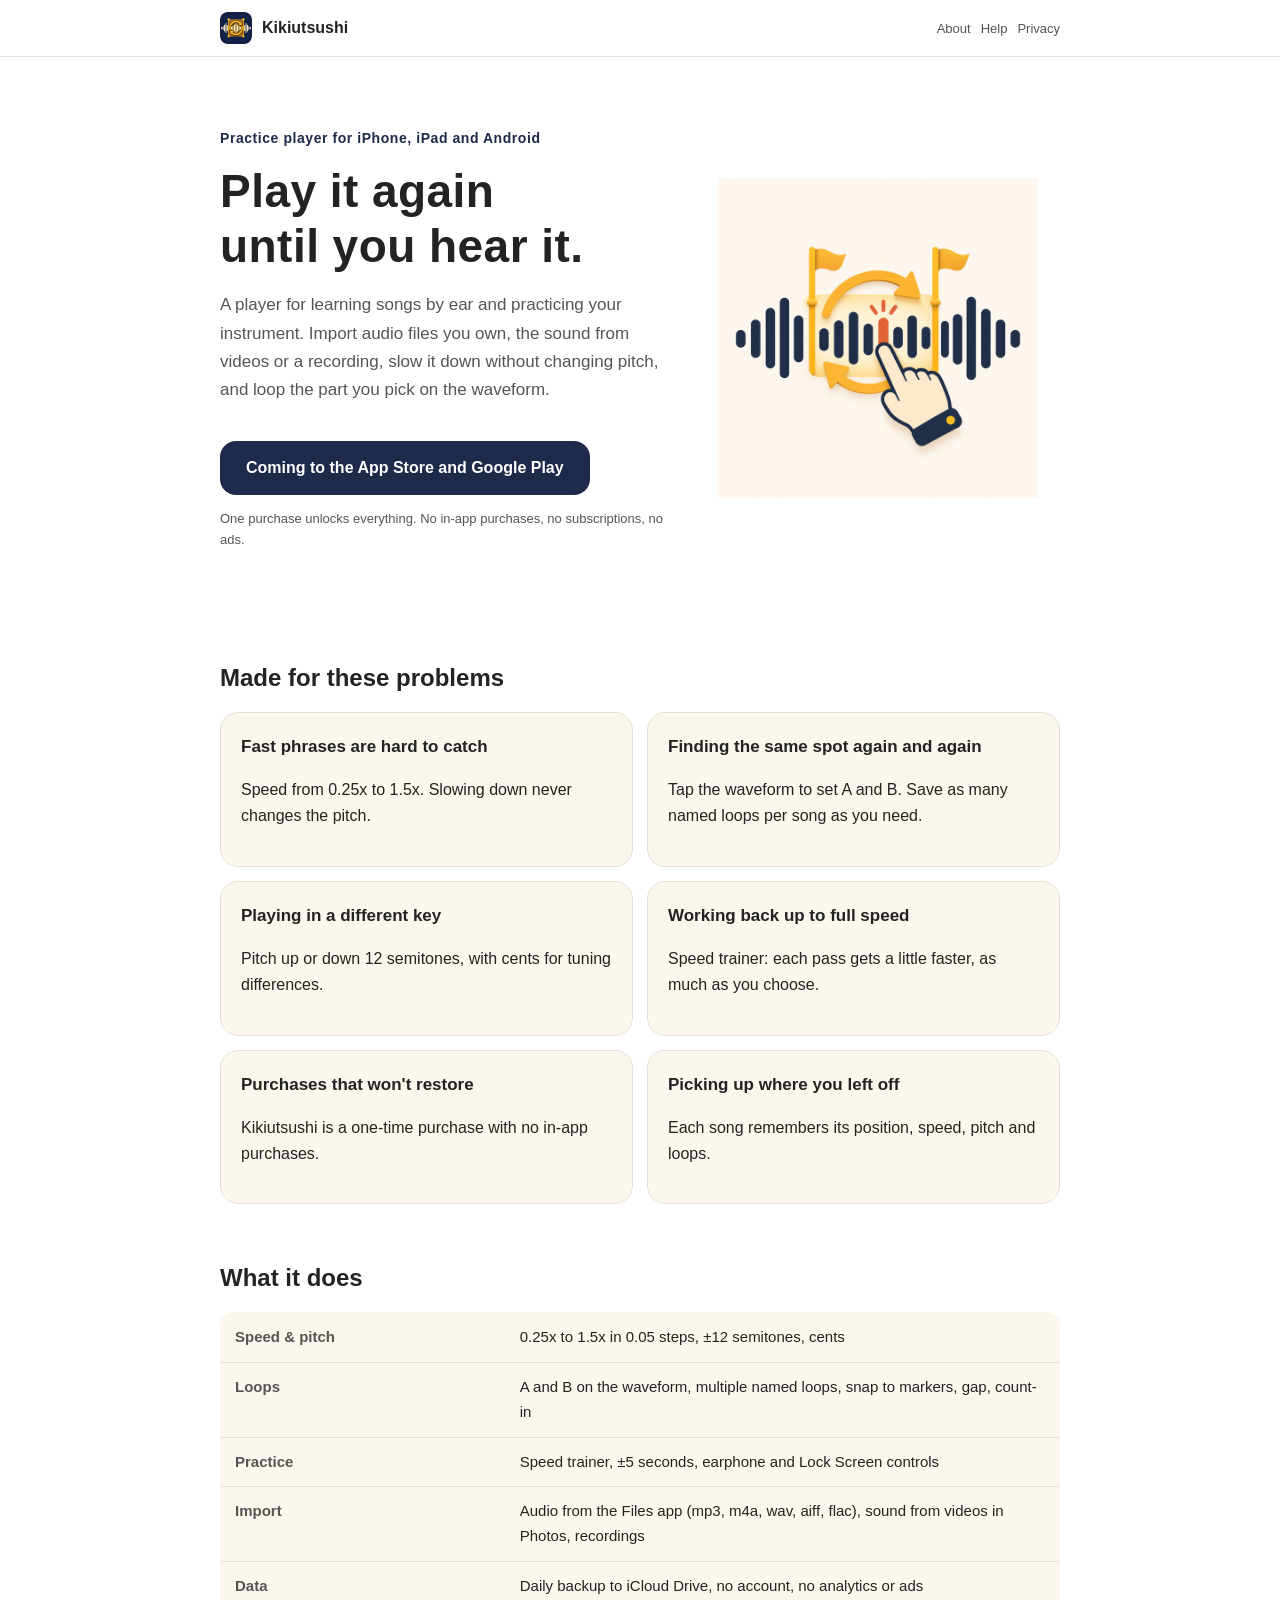
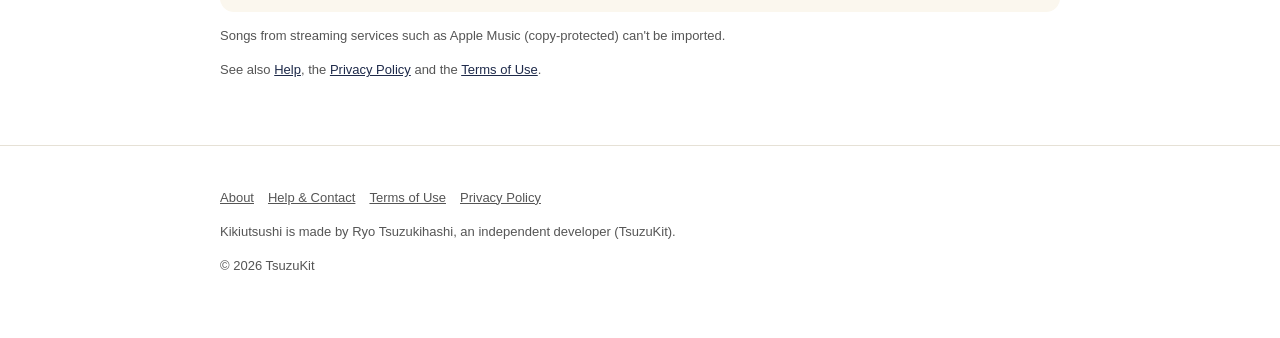
==== index.html @ 486923ed "ききうつしのサイト（紹介・使い方・プライバシー・規約）" ====
<!DOCTYPE html>
<html lang="ja" data-title-ja="ききうつし｜耳コピ・スロー再生・ABループ" data-title-en="Kikiutsushi | Slow down music, A-B loop">
<head>
<meta charset="UTF-8">
<meta name="viewport" content="width=device-width, initial-scale=1">
<script>(function(){var l=navigator.languages&&navigator.languages.length?navigator.languages:[navigator.language||"ja"],p="en";for(var i=0;i<l.length;i++){var c=String(l[i]).toLowerCase();if(c.indexOf("ja")===0){p="ja";break}if(c.indexOf("en")===0){p="en";break}}var d=document.documentElement;d.lang=p;var t=d.getAttribute("data-title-"+p);if(t){document.title=t}})();</script>
<title>ききうつし｜耳コピ・スロー再生・ABループ</title>
<meta name="description" content="耳コピと楽器の練習のためのプレーヤー。音程を変えずに遅く、波形の上で選んだ A〜B を繰り返し、ループのたびに少しずつ速く。買い切りでアプリ内課金なし・広告なし。 / A practice player for learning songs by ear. Slow down without changing pitch, loop A to B on the waveform, and speed up a little each pass. One purchase, no ads.">
<meta property="og:title" content="ききうつし｜耳コピ・スロー再生・ABループ">
<meta property="og:description" content="耳コピと楽器の練習のためのプレーヤー。音程を変えずに遅く、波形の上で選んだ A〜B を繰り返し、ループのたびに少しずつ速く。買い切りでアプリ内課金なし・広告なし。">
<meta property="og:type" content="website">
<meta property="og:url" content="https://kikiutsushi.tsuzukit.com/">
<meta property="og:image" content="https://kikiutsushi.tsuzukit.com/assets/og.jpg">
<link rel="icon" href="assets/icon.png">
<link rel="apple-touch-icon" href="assets/icon.png">
<link rel="stylesheet" href="style.css">
</head>
<body>
<div data-l="ja" lang="ja">
<header class="site"><div class="wrap">
<a class="brand" href="./"><img src="assets/icon.png" alt="" width="32" height="32">ききうつし</a>
<nav class="site"><a href="./">紹介</a><a href="support.html">使い方</a><a href="privacy.html">プライバシー</a></nav>
</div></header>
<main class="wrap">
<section class="hero">
<div>
<p class="eyebrow">iPhone・iPad・Android の練習プレーヤー</p>
<h1>聞こえるまで、<br>何度でも。</h1>
<p class="lead">耳コピと楽器の練習のためのプレーヤーです。持っている音声ファイル・動画の音・録音を取りこみ、音程を変えずに遅くして、波形の上で選んだ所を繰り返し聴けます。</p>
<a class="cta" href="#store" id="store">App Store・Google Play で配信予定</a>
<p class="note">買い切りで全部の機能が使えます。アプリ内課金・サブスクリプション・広告はありません。</p>
</div>
<img src="assets/hero.jpg" alt="波形の一部を選んで繰り返すイラスト" width="360">
</section>

<h2>こんな困りごとのために</h2>
<div class="grid two">
<div class="card"><h3>速いフレーズが聞き取れない</h3><p>速さ 0.25〜1.5 倍。遅くしても音程は変わりません。</p></div>
<div class="card"><h3>同じ所を何度も探すのが面倒</h3><p>波形を押して A と B。名前を付けたループを曲ごとにいくつでも。</p></div>
<div class="card"><h3>キーを変えて合わせたい</h3><p>音程 ±12 半音、セントでチューニングのずれも合わせられます。</p></div>
<div class="card"><h3>少しずつ元の速さに近づけたい</h3><p>だんだん速く: ループのたびに決めた分だけ速くします。</p></div>
<div class="card"><h3>買ったのに復元できない</h3><p>ききうつしは買い切りで、アプリ内課金がありません。</p></div>
<div class="card"><h3>続きから練習したい</h3><p>曲ごとに場所・速さ・音程・ループを覚えます。</p></div>
</div>

<h2>できること</h2>
<table>
<tr><th>速さ・音程</th><td>0.25〜1.5 倍（0.05 刻み）・±12 半音・セント</td></tr>
<tr><th>ループ</th><td>波形で A と B・名前つきで複数・マーカーに吸いつく・繰り返しの間・カウントイン</td></tr>
<tr><th>練習</th><td>だんだん速く・±5 秒・イヤホンとロック画面の操作</td></tr>
<tr><th>取りこみ</th><td>ファイル App の音声（mp3・m4a・wav・aiff・flac）・写真の動画の音・録音</td></tr>
<tr><th>データ</th><td>iCloud Drive の毎日の控え・アカウントなし・解析と広告なし</td></tr>
</table>
<p class="note">Apple Music などの配信の曲（コピー防止つき）は取りこめません。</p>
<p class="note"><a href="support.html">使い方</a>・<a href="privacy.html">プライバシーポリシー</a>・<a href="terms.html">利用規約</a>もご覧ください。</p>
</main>
<footer class="site"><div class="wrap">
<p><a href="./">紹介</a><a href="support.html">使い方とお問い合わせ</a><a href="terms.html">利用規約</a><a href="privacy.html">プライバシーポリシー</a></p>
<p>ききうつしは、個人開発者の續橋涼（TsuzuKit）が作っているアプリです。</p>
<p>© 2026 TsuzuKit</p>
</div></footer>
</div>
<div data-l="en" lang="en">
<header class="site"><div class="wrap">
<a class="brand" href="./"><img src="assets/icon.png" alt="" width="32" height="32">Kikiutsushi</a>
<nav class="site"><a href="./">About</a><a href="support.html">Help</a><a href="privacy.html">Privacy</a></nav>
</div></header>
<main class="wrap">
<section class="hero">
<div>
<p class="eyebrow">Practice player for iPhone, iPad and Android</p>
<h1>Play it again<br>until you hear it.</h1>
<p class="lead">A player for learning songs by ear and practicing your instrument. Import audio files you own, the sound from videos or a recording, slow it down without changing pitch, and loop the part you pick on the waveform.</p>
<a class="cta" href="#store" id="store">Coming to the App Store and Google Play</a>
<p class="note">One purchase unlocks everything. No in-app purchases, no subscriptions, no ads.</p>
</div>
<img src="assets/hero.jpg" alt="Illustration of looping part of a waveform" width="360">
</section>

<h2>Made for these problems</h2>
<div class="grid two">
<div class="card"><h3>Fast phrases are hard to catch</h3><p>Speed from 0.25x to 1.5x. Slowing down never changes the pitch.</p></div>
<div class="card"><h3>Finding the same spot again and again</h3><p>Tap the waveform to set A and B. Save as many named loops per song as you need.</p></div>
<div class="card"><h3>Playing in a different key</h3><p>Pitch up or down 12 semitones, with cents for tuning differences.</p></div>
<div class="card"><h3>Working back up to full speed</h3><p>Speed trainer: each pass gets a little faster, as much as you choose.</p></div>
<div class="card"><h3>Purchases that won't restore</h3><p>Kikiutsushi is a one-time purchase with no in-app purchases.</p></div>
<div class="card"><h3>Picking up where you left off</h3><p>Each song remembers its position, speed, pitch and loops.</p></div>
</div>

<h2>What it does</h2>
<table>
<tr><th>Speed &amp; pitch</th><td>0.25x to 1.5x in 0.05 steps, ±12 semitones, cents</td></tr>
<tr><th>Loops</th><td>A and B on the waveform, multiple named loops, snap to markers, gap, count-in</td></tr>
<tr><th>Practice</th><td>Speed trainer, ±5 seconds, earphone and Lock Screen controls</td></tr>
<tr><th>Import</th><td>Audio from the Files app (mp3, m4a, wav, aiff, flac), sound from videos in Photos, recordings</td></tr>
<tr><th>Data</th><td>Daily backup to iCloud Drive, no account, no analytics or ads</td></tr>
</table>
<p class="note">Songs from streaming services such as Apple Music (copy-protected) can't be imported.</p>
<p class="note">See also <a href="support.html">Help</a>, the <a href="privacy.html">Privacy Policy</a> and the <a href="terms.html">Terms of Use</a>.</p>
</main>
<footer class="site"><div class="wrap">
<p><a href="./">About</a><a href="support.html">Help & Contact</a><a href="terms.html">Terms of Use</a><a href="privacy.html">Privacy Policy</a></p>
<p>Kikiutsushi is made by Ryo Tsuzukihashi, an independent developer (TsuzuKit).</p>
<p>© 2026 TsuzuKit</p>
</div></footer>
</div>
</body>
</html>
---- style.css ----
/* ききうつし — 白い地・墨の文字・藍の差し色（白の上で 4.5:1 以上） */
:root {
  --paper: #ffffff; --card: #fbf7ee; --ink: #232323; --sub: #555555; --line: #e6e1d6;
  --vermilion: #1e2a4a; --vermilion-soft: #e6e9f1; --navy: #1e2a4a; --correct: #1e2a4a;
}
@media (prefers-color-scheme: dark) {
  :root { --paper: #121418; --card: #1b1e24; --ink: #eef0f4; --sub: #b4b9c4; --line: #2a2f38;
    --vermilion: #f2b23a; --vermilion-soft: #2a2618; --navy: #f2b23a; --correct: #f2b23a; }
}
* { box-sizing: border-box; }
html { -webkit-text-size-adjust: 100%; }
body { margin: 0; background: var(--paper); color: var(--ink); line-height: 1.8;
  font-family: -apple-system, BlinkMacSystemFont, "Hiragino Sans", "Hiragino Kaku Gothic ProN", "Noto Sans JP", sans-serif; }
a { color: var(--navy); }
.wrap { max-width: 880px; margin: 0 auto; padding: 0 20px; }
header.site { border-bottom: 1px solid var(--line); background: var(--paper); position: sticky; top: 0; z-index: 5; }
header.site .wrap { display: flex; align-items: center; gap: 16px; min-height: 56px; }
.brand { display: flex; align-items: center; gap: 10px; font-weight: 800; text-decoration: none; color: var(--ink); margin-right: auto; }
.brand img { width: 32px; height: 32px; border-radius: 8px; }
nav.site a { font-size: 14px; text-decoration: none; color: var(--sub); margin-left: 14px; white-space: nowrap; }
nav.site a:hover { color: var(--ink); }
.hero { padding: 56px 0 40px; display: grid; gap: 32px; align-items: center; }
@media (min-width: 760px) { .hero { grid-template-columns: 1.1fr 0.9fr; } }
.eyebrow { color: var(--vermilion); font-weight: 700; font-size: 14px; letter-spacing: 0.04em; }
h1 { font-size: clamp(30px, 6vw, 46px); line-height: 1.35; margin: 8px 0 16px; letter-spacing: 0.01em; }
h2 { font-size: 24px; margin: 56px 0 16px; line-height: 1.5; }
h3 { font-size: 17px; margin: 0 0 6px; }
.lead { font-size: 17px; color: var(--sub); }
.cta { display: inline-block; margin-top: 20px; background: var(--vermilion); color: #ffffff; font-weight: 700; text-decoration: none;
  padding: 14px 26px; border-radius: 16px; }
.note { font-size: 13px; color: var(--sub); }
.hero img { width: 100%; max-width: 320px; height: auto; justify-self: center; }
.grid { display: grid; gap: 14px; }
@media (min-width: 700px) { .grid.two { grid-template-columns: 1fr 1fr; } .grid.three { grid-template-columns: repeat(3, 1fr); } }
.card { background: var(--card); border: 1px solid var(--line); border-radius: 18px; padding: 20px; }
.card.em { background: var(--vermilion-soft); border-color: transparent; }
.steps { counter-reset: step; }
.steps .card { position: relative; padding-left: 62px; }
.steps .card::before { counter-increment: step; content: counter(step); position: absolute; left: 18px; top: 18px; width: 32px; height: 32px;
  border-radius: 50%; border: 2.5px solid var(--vermilion); color: var(--vermilion); font-weight: 800; display: grid; place-items: center; }
table { width: 100%; border-collapse: collapse; background: var(--card); border: 1px solid var(--line); border-radius: 14px; overflow: hidden; }
th, td { text-align: left; padding: 12px 14px; border-bottom: 1px solid var(--line); vertical-align: top; font-size: 15px; }
th { width: 34%; color: var(--sub); font-weight: 600; }
tr:last-child th, tr:last-child td { border-bottom: none; }
.doc { padding: 40px 0 24px; }
.doc h1 { font-size: 30px; }
.doc h2 { font-size: 19px; margin: 36px 0 10px; }
.doc .meta { color: var(--sub); font-size: 14px; }
.doc .summary { background: var(--vermilion-soft); border-radius: 16px; padding: 18px 20px; margin: 20px 0; }
details { background: var(--card); border: 1px solid var(--line); border-radius: 14px; padding: 14px 18px; }
details + details { margin-top: 10px; }
summary { font-weight: 700; cursor: pointer; }
footer.site { border-top: 1px solid var(--line); margin-top: 64px; padding: 28px 0 48px; color: var(--sub); font-size: 13px; }
footer.site a { color: var(--sub); margin-right: 14px; }
.qid { font-family: ui-monospace, SFMono-Regular, Menlo, monospace; background: var(--card); border: 1px solid var(--line);
  border-radius: 8px; padding: 2px 8px; }
/* 端末の言語に合うほうだけ見せる（build.py が両方を1ページに入れる） */
html[lang="ja"] [data-l="en"], html[lang="en"] [data-l="ja"] { display: none; }
[lang="en"] { line-height: 1.65; }
[lang="en"] h1 { line-height: 1.2; }
[lang="en"] nav.site a { font-size: 13px; margin-left: 10px; }
@media (max-width: 480px) { nav.site a { font-size: 12px; margin-left: 8px; } header.site .wrap { gap: 4px; } .brand { gap: 7px; font-size: 15px; } }
.brand { white-space: nowrap; flex-shrink: 0; }
/* 幅の狭い画面では、上の帯の「紹介」を出さない（左のアプリ名が同じ行き先） */
@media (max-width: 480px) { nav.site a:first-child { display: none; } }
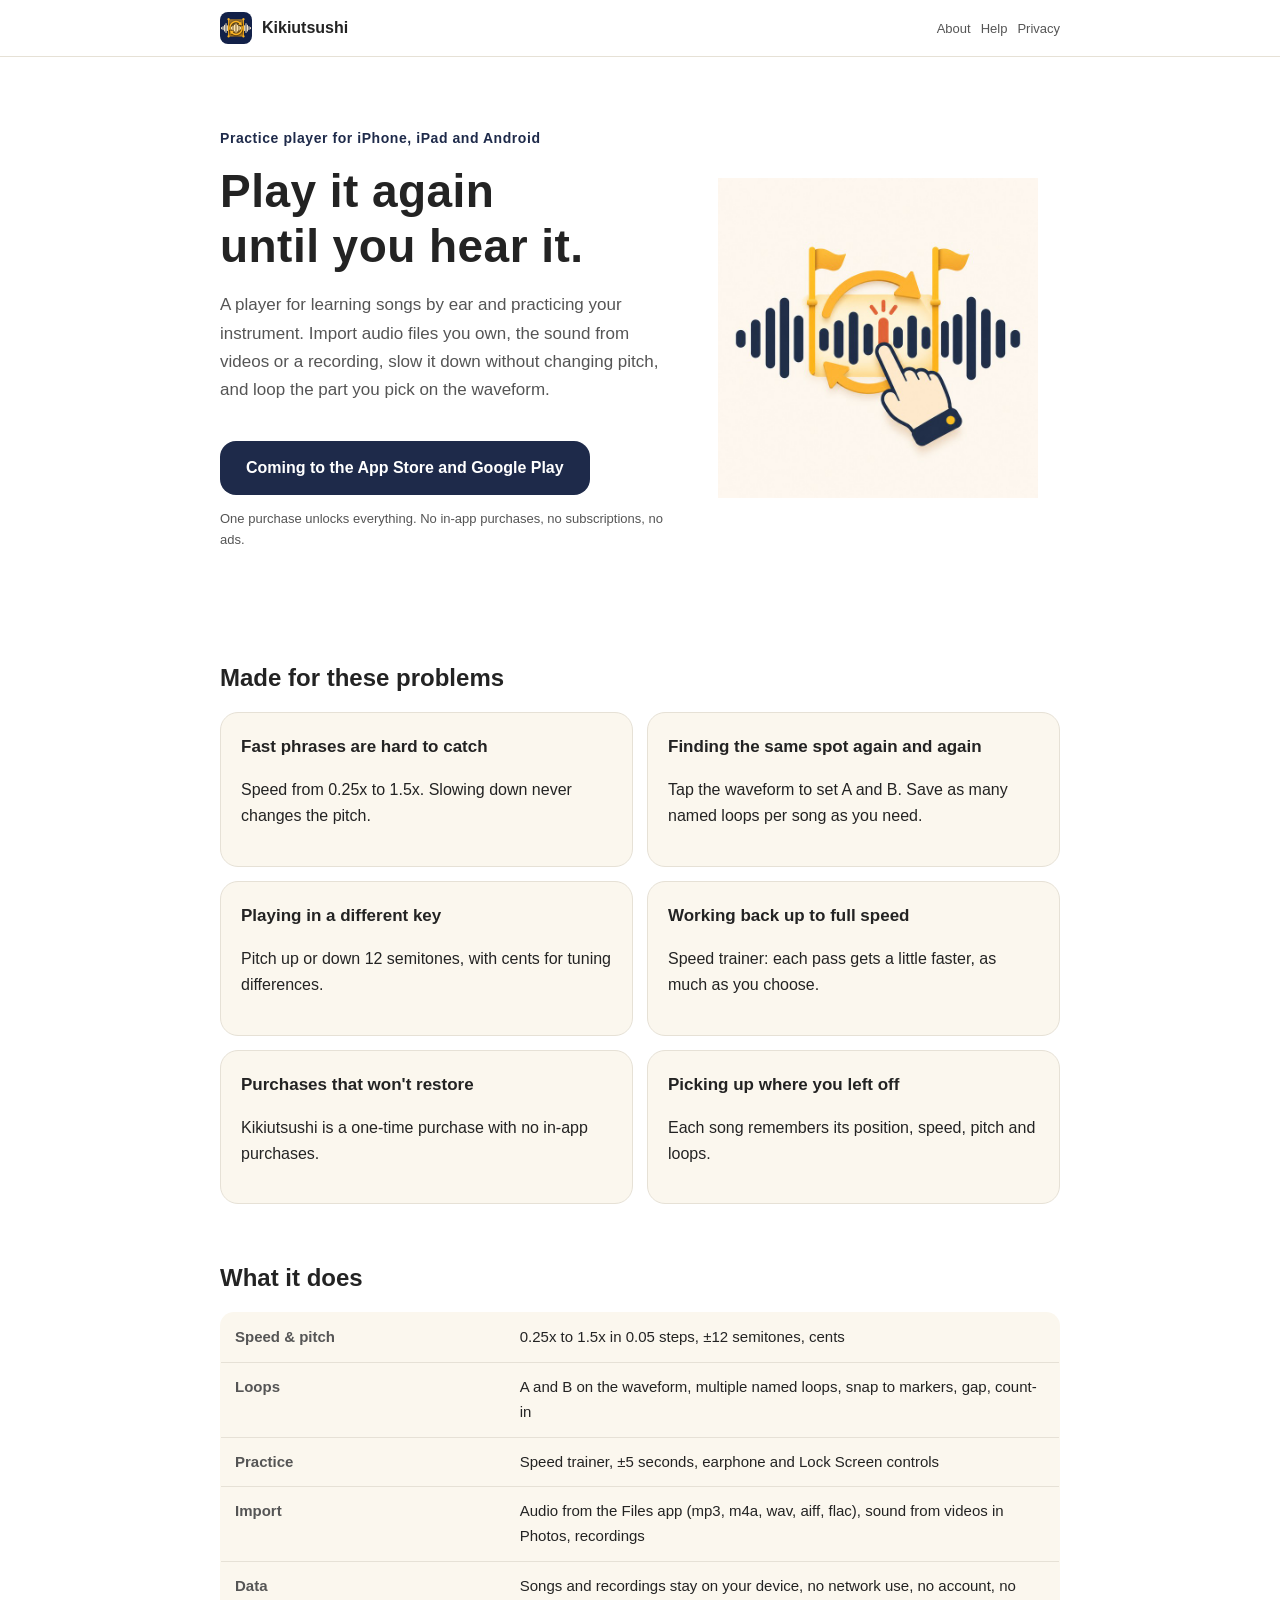
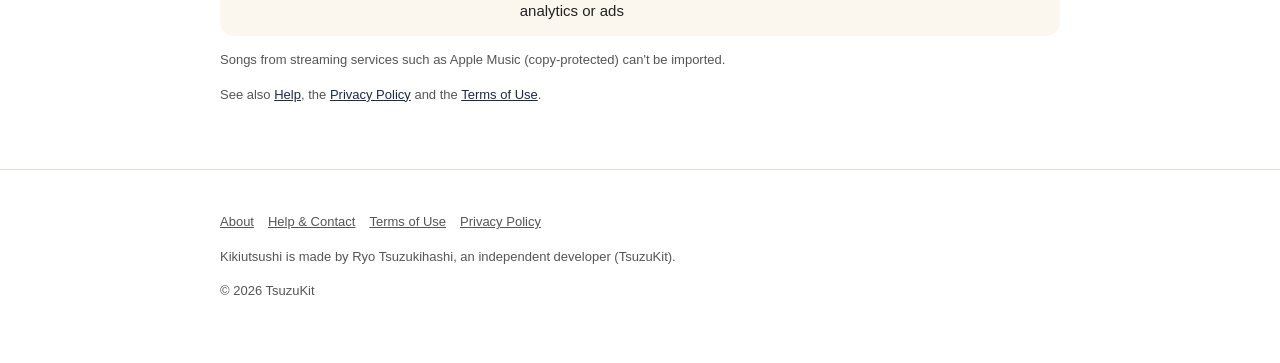
==== commit 6bf06f7c: "通信しない・曲は端末の中だけに合わせて文を直す" ====
--- a/index.html
+++ b/index.html
@@ -49,7 +49,7 @@
 <tr><th>ループ</th><td>波形で A と B・名前つきで複数・マーカーに吸いつく・繰り返しの間・カウントイン</td></tr>
 <tr><th>練習</th><td>だんだん速く・±5 秒・イヤホンとロック画面の操作</td></tr>
 <tr><th>取りこみ</th><td>ファイル App の音声（mp3・m4a・wav・aiff・flac）・写真の動画の音・録音</td></tr>
-<tr><th>データ</th><td>iCloud Drive の毎日の控え・アカウントなし・解析と広告なし</td></tr>
+<tr><th>データ</th><td>曲と録音は端末の中だけ・通信しない・アカウントなし・解析と広告なし</td></tr>
 </table>
 <p class="note">Apple Music などの配信の曲（コピー防止つき）は取りこめません。</p>
 <p class="note"><a href="support.html">使い方</a>・<a href="privacy.html">プライバシーポリシー</a>・<a href="terms.html">利用規約</a>もご覧ください。</p>
@@ -93,7 +93,7 @@
 <tr><th>Loops</th><td>A and B on the waveform, multiple named loops, snap to markers, gap, count-in</td></tr>
 <tr><th>Practice</th><td>Speed trainer, ±5 seconds, earphone and Lock Screen controls</td></tr>
 <tr><th>Import</th><td>Audio from the Files app (mp3, m4a, wav, aiff, flac), sound from videos in Photos, recordings</td></tr>
-<tr><th>Data</th><td>Daily backup to iCloud Drive, no account, no analytics or ads</td></tr>
+<tr><th>Data</th><td>Songs and recordings stay on your device, no network use, no account, no analytics or ads</td></tr>
 </table>
 <p class="note">Songs from streaming services such as Apple Music (copy-protected) can't be imported.</p>
 <p class="note">See also <a href="support.html">Help</a>, the <a href="privacy.html">Privacy Policy</a> and the <a href="terms.html">Terms of Use</a>.</p>
